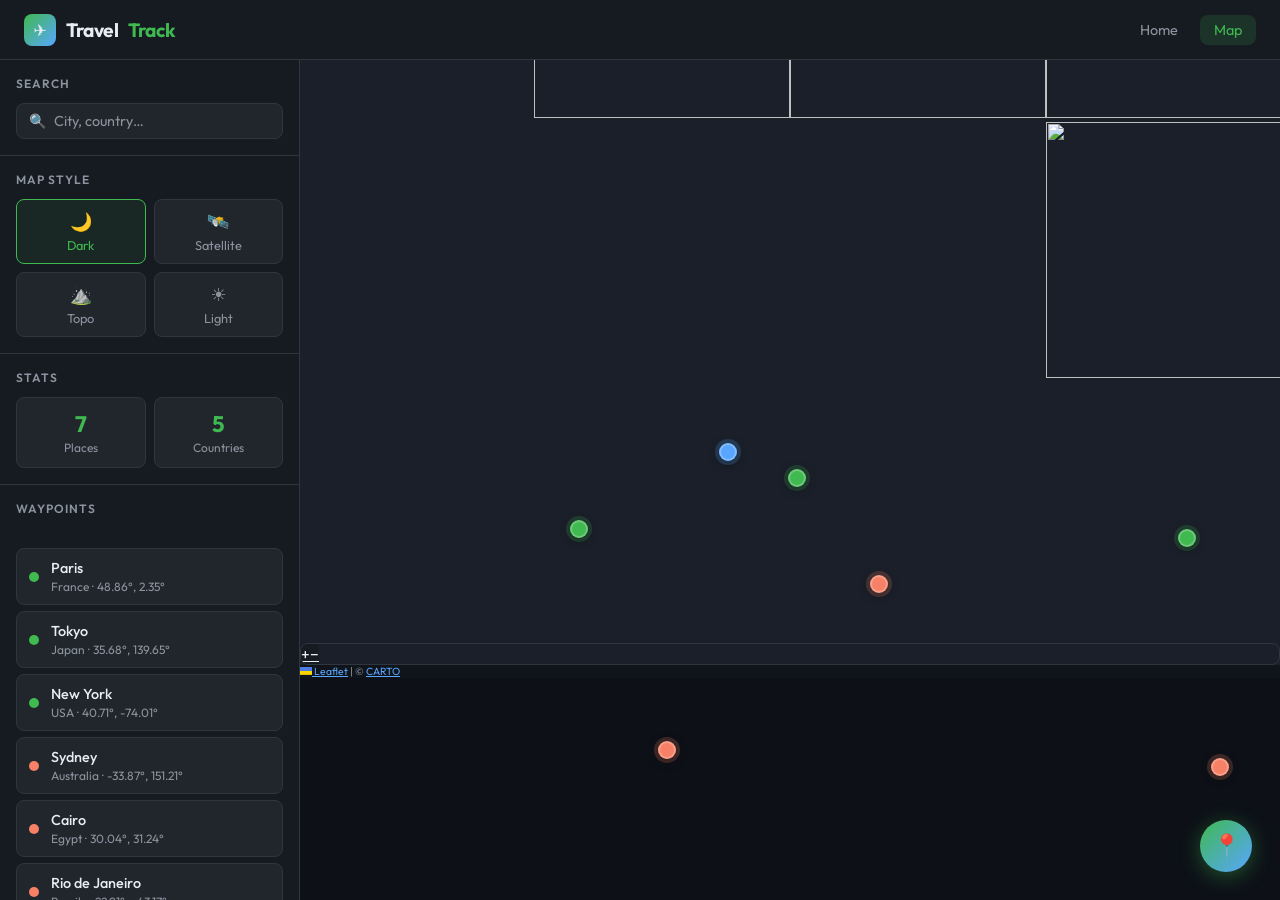
==== map.html @ fc852369 "feat: add Leaflet library and map page for interactive map functionality" ====
<!DOCTYPE html>
<html lang="en">
<head>
  <meta charset="UTF-8">
  <meta name="viewport" content="width=device-width, initial-scale=1.0">
  <title>TravelTrack — Map</title>
  <meta name="description" content="Interactive travel map powered by Leaflet.js — explore and track your journeys around the world.">

  <!-- Leaflet CSS (local) -->
  <link rel="stylesheet" href="../Front/leaflet.css">

  <!-- Google Fonts -->
  <link rel="preconnect" href="https://fonts.googleapis.com">
  <link href="https://fonts.googleapis.com/css2?family=Outfit:wght@300;400;500;600;700&display=swap" rel="stylesheet">

  <style>
    /* ─── Design Tokens ─────────────────────────────────── */
    :root {
      --bg:          #0d1117;
      --surface:     #161b22;
      --surface2:    #21262d;
      --border:      #30363d;
      --accent:      #3fb950;
      --accent2:     #58a6ff;
      --accent3:     #f78166;
      --text:        #e6edf3;
      --text-muted:  #8b949e;
      --radius:      12px;
      --shadow:      0 8px 32px rgba(0,0,0,.45);
    }

    *, *::before, *::after { box-sizing: border-box; margin: 0; padding: 0; }

    body {
      font-family: 'Outfit', system-ui, sans-serif;
      background: var(--bg);
      color: var(--text);
      height: 100dvh;
      display: flex;
      flex-direction: column;
      overflow: hidden;
    }

    /* ─── Header ────────────────────────────────────────── */
    header {
      display: flex;
      align-items: center;
      justify-content: space-between;
      padding: 0 24px;
      height: 60px;
      background: var(--surface);
      border-bottom: 1px solid var(--border);
      flex-shrink: 0;
      z-index: 1000;
    }

    .logo {
      display: flex;
      align-items: center;
      gap: 10px;
      font-size: 1.2rem;
      font-weight: 700;
      letter-spacing: -0.5px;
    }

    .logo-icon {
      width: 32px; height: 32px;
      background: linear-gradient(135deg, var(--accent), var(--accent2));
      border-radius: 8px;
      display: flex; align-items: center; justify-content: center;
      font-size: 16px;
    }

    .logo span { color: var(--accent); }

    nav { display: flex; gap: 8px; }

    nav a {
      text-decoration: none;
      color: var(--text-muted);
      font-size: 0.9rem;
      padding: 6px 14px;
      border-radius: 8px;
      transition: all .2s;
    }
    nav a:hover { background: var(--surface2); color: var(--text); }
    nav a.active { background: rgba(63,185,80,.15); color: var(--accent); }

    /* ─── Layout ────────────────────────────────────────── */
    .layout {
      display: flex;
      flex: 1;
      overflow: hidden;
    }

    /* ─── Sidebar ───────────────────────────────────────── */
    .sidebar {
      width: 300px;
      background: var(--surface);
      border-right: 1px solid var(--border);
      display: flex;
      flex-direction: column;
      flex-shrink: 0;
      overflow: hidden;
    }

    .sidebar-section {
      padding: 16px;
      border-bottom: 1px solid var(--border);
    }

    .sidebar-section h3 {
      font-size: 0.75rem;
      font-weight: 600;
      text-transform: uppercase;
      letter-spacing: 0.08em;
      color: var(--text-muted);
      margin-bottom: 12px;
    }

    /* Search */
    .search-box {
      display: flex;
      align-items: center;
      gap: 8px;
      background: var(--surface2);
      border: 1px solid var(--border);
      border-radius: 8px;
      padding: 8px 12px;
      transition: border-color .2s;
    }
    .search-box:focus-within { border-color: var(--accent2); }
    .search-box input {
      background: none; border: none; outline: none;
      color: var(--text); font-family: inherit; font-size: 0.9rem;
      flex: 1;
    }
    .search-box input::placeholder { color: var(--text-muted); }
    .search-icon { color: var(--text-muted); font-size: 14px; }

    /* Map style picker */
    .style-grid {
      display: grid; grid-template-columns: 1fr 1fr; gap: 8px;
    }
    .style-btn {
      background: var(--surface2);
      border: 1px solid var(--border);
      border-radius: 8px;
      padding: 10px 8px;
      cursor: pointer;
      color: var(--text-muted);
      font-family: inherit;
      font-size: 0.8rem;
      text-align: center;
      transition: all .2s;
    }
    .style-btn:hover { border-color: var(--accent2); color: var(--text); }
    .style-btn.active { border-color: var(--accent); color: var(--accent); background: rgba(63,185,80,.08); }
    .style-btn .style-icon { font-size: 18px; display: block; margin-bottom: 4px; }

    /* Waypoints list */
    .waypoints-list { display: flex; flex-direction: column; gap: 6px; overflow-y: auto; padding: 16px; flex: 1; }

    .waypoint-card {
      background: var(--surface2);
      border: 1px solid var(--border);
      border-radius: 8px;
      padding: 10px 12px;
      display: flex;
      align-items: center;
      gap: 12px;
      cursor: pointer;
      transition: all .2s;
    }
    .waypoint-card:hover { border-color: var(--accent2); transform: translateX(2px); }

    .waypoint-dot {
      width: 10px; height: 10px; border-radius: 50%; flex-shrink: 0;
    }

    .waypoint-info { flex: 1; min-width: 0; }
    .waypoint-name { font-size: 0.9rem; font-weight: 500; white-space: nowrap; overflow: hidden; text-overflow: ellipsis; }
    .waypoint-coords { font-size: 0.75rem; color: var(--text-muted); margin-top: 2px; }

    /* Stats */
    .stats-grid { display: grid; grid-template-columns: 1fr 1fr; gap: 8px; }
    .stat-card {
      background: var(--surface2);
      border: 1px solid var(--border);
      border-radius: 8px;
      padding: 12px;
      text-align: center;
    }
    .stat-value { font-size: 1.4rem; font-weight: 700; color: var(--accent); }
    .stat-label { font-size: 0.75rem; color: var(--text-muted); margin-top: 2px; }

    /* ─── Map container ─────────────────────────────────── */
    #map {
      flex: 1;
      background: #1a1f29;
    }

    /* ─── Smooth zoom ───────────────────────────────────── */
    .leaflet-zoom-animated { will-change: transform; }
    .leaflet-tile-container { will-change: transform; }
    .leaflet-zoom-anim .leaflet-zoom-animated {
      transition: transform 0.25s cubic-bezier(0,0,0.25,1) !important;
    }

    /* ─── Leaflet overrides ─────────────────────────────── */
    .leaflet-container { font-family: 'Outfit', sans-serif; }

    .leaflet-popup-content-wrapper {
      background: var(--surface);
      border: 1px solid var(--border);
      border-radius: var(--radius);
      box-shadow: var(--shadow);
      color: var(--text);
    }
    .leaflet-popup-tip { background: var(--surface); }
    .leaflet-popup-content { margin: 14px 18px; }

    .popup-title { font-size: 1rem; font-weight: 600; margin-bottom: 4px; }
    .popup-sub { font-size: 0.8rem; color: var(--text-muted); }
    .popup-tag {
      display: inline-block;
      margin-top: 8px;
      padding: 3px 10px;
      border-radius: 20px;
      font-size: 0.75rem;
      font-weight: 600;
    }

    .leaflet-control-zoom {
      border: 1px solid var(--border) !important;
      border-radius: 8px !important;
      overflow: hidden;
    }
    .leaflet-control-zoom a {
      background: var(--surface) !important;
      color: var(--text) !important;
      border-bottom: 1px solid var(--border) !important;
    }
    .leaflet-control-zoom a:hover { background: var(--surface2) !important; }

    .leaflet-control-attribution {
      background: rgba(13,17,23,.75) !important;
      color: var(--text-muted) !important;
      font-size: 0.65rem !important;
    }
    .leaflet-control-attribution a { color: var(--accent2) !important; }

    /* ─── Floating action button ────────────────────────── */
    .fab {
      position: absolute;
      bottom: 28px; right: 28px;
      z-index: 999;
      background: linear-gradient(135deg, var(--accent), var(--accent2));
      border: none; border-radius: 50%;
      width: 52px; height: 52px;
      font-size: 22px;
      cursor: pointer; color: #fff;
      box-shadow: 0 4px 20px rgba(63,185,80,.4);
      transition: transform .2s, box-shadow .2s;
      display: flex; align-items: center; justify-content: center;
    }
    .fab:hover { transform: scale(1.08); box-shadow: 0 6px 28px rgba(63,185,80,.6); }

    /* ─── Toast ─────────────────────────────────────────── */
    .toast {
      position: fixed; bottom: 90px; right: 28px; z-index: 2000;
      background: var(--surface);
      border: 1px solid var(--border);
      border-left: 3px solid var(--accent);
      border-radius: 10px;
      padding: 12px 18px;
      font-size: 0.88rem;
      box-shadow: var(--shadow);
      transform: translateY(20px); opacity: 0;
      transition: all .3s cubic-bezier(.34,1.56,.64,1);
      pointer-events: none;
    }
    .toast.show { transform: translateY(0); opacity: 1; }

    /* ─── Responsive ────────────────────────────────────── */
    @media (max-width: 700px) {
      .sidebar { width: 100%; height: 240px; border-right: none; border-bottom: 1px solid var(--border); }
      .layout { flex-direction: column; }
    }
  </style>
</head>
<body>

<!-- ── Header ──────────────────────────────────────────── -->
<header>
  <div class="logo">
    <div class="logo-icon">✈️</div>
    Travel<span>Track</span>
  </div>
  <nav>
    <a href="../index.html">Home</a>
    <a href="#" class="active">Map</a>
  </nav>
</header>

<!-- ── Layout ──────────────────────────────────────────── -->
<div class="layout">

  <!-- Sidebar -->
  <aside class="sidebar">

    <!-- Search -->
    <div class="sidebar-section">
      <h3>Search</h3>
      <div class="search-box">
        <span class="search-icon">🔍</span>
        <input type="text" id="searchInput" placeholder="City, country…">
      </div>
    </div>

    <!-- Map Style -->
    <div class="sidebar-section">
      <h3>Map Style</h3>
      <div class="style-grid">
        <button class="style-btn active" id="btn-standard" onclick="setStyle('standard')">
          <span class="style-icon">🌙</span>Dark
        </button>
        <button class="style-btn" id="btn-satellite" onclick="setStyle('satellite')">
          <span class="style-icon">🛰️</span>Satellite
        </button>
        <button class="style-btn" id="btn-topo" onclick="setStyle('topo')">
          <span class="style-icon">⛰️</span>Topo
        </button>
        <button class="style-btn" id="btn-light" onclick="setStyle('light')">
          <span class="style-icon">☀️</span>Light
        </button>
      </div>
    </div>

    <!-- Stats -->
    <div class="sidebar-section">
      <h3>Stats</h3>
      <div class="stats-grid">
        <div class="stat-card">
          <div class="stat-value" id="stat-places">7</div>
          <div class="stat-label">Places</div>
        </div>
        <div class="stat-card">
          <div class="stat-value" id="stat-countries">5</div>
          <div class="stat-label">Countries</div>
        </div>
      </div>
    </div>

    <!-- Waypoints -->
    <div class="sidebar-section" style="border-bottom:none;padding-bottom:4px">
      <h3>Waypoints</h3>
    </div>
    <div class="waypoints-list" id="waypointsList"></div>

  </aside>

  <!-- Map -->
  <div style="position:relative;flex:1;">
    <div id="map"></div>
    <button class="fab" id="locateBtn" title="Go to my location">📍</button>
  </div>

</div>

<!-- Toast -->
<div class="toast" id="toast"></div>

<!-- Leaflet JS (local) -->
<script src="../Front/leaflet.js"></script>

<script>
/* ─── Tile layers ────────────────────────────────────── */
/* Fix default marker image paths for local install */
L.Icon.Default.prototype.options.iconUrl      = '../Front/images/marker-icon.png';
L.Icon.Default.prototype.options.iconRetinaUrl = '../Front/images/marker-icon-2x.png';
L.Icon.Default.prototype.options.shadowUrl    = '../Front/images/marker-shadow.png';
delete L.Icon.Default.prototype._getIconUrl;

const tileOpts = { keepBuffer: 6, updateWhenZooming: false };

const tiles = {
  standard: L.tileLayer('https://{s}.basemaps.cartocdn.com/dark_all/{z}/{x}/{y}{r}.png', {
    attribution: '&copy; <a href="https://carto.com/">CARTO</a>',
    subdomains: 'abcd', maxZoom: 19, ...tileOpts
  }),
  satellite: L.tileLayer('https://server.arcgisonline.com/ArcGIS/rest/services/World_Imagery/MapServer/tile/{z}/{y}/{x}', {
    attribution: '&copy; Esri', ...tileOpts
  }),
  topo: L.tileLayer('https://{s}.tile.opentopomap.org/{z}/{x}/{y}.png', {
    attribution: '&copy; <a href="https://opentopomap.org">OpenTopoMap</a>',
    subdomains: 'abc', maxZoom: 17, ...tileOpts
  }),
  light: L.tileLayer('https://{s}.basemaps.cartocdn.com/light_all/{z}/{x}/{y}{r}.png', {
    attribution: '&copy; <a href="https://carto.com/">CARTO</a>',
    subdomains: 'abcd', maxZoom: 19, ...tileOpts
  })
};

/* ─── Map init ───────────────────────────────────────── */
const map = L.map('map', {
  center: [20, 0],
  zoom: 2,
  layers: [tiles.standard],
  zoomControl: true,
  zoomAnimation: true,
  zoomAnimationThreshold: 4,
  fadeAnimation: true,
  markerZoomAnimation: true,
  zoomSnap: 1,
  zoomDelta: 1,
  wheelPxPerZoomLevel: 120,
  preferCanvas: true
});

let currentTile = 'standard';

/* ─── Waypoints data ─────────────────────────────────── */
const waypoints = [
  { name: 'Paris',       country: 'France',      lat: 48.8566,   lng:   2.3522,  type: 'visited',  color: '#3fb950', tag: '✅ Visited'    },
  { name: 'Tokyo',       country: 'Japan',        lat: 35.6762,   lng: 139.6503,  type: 'visited',  color: '#3fb950', tag: '✅ Visited'    },
  { name: 'New York',    country: 'USA',          lat: 40.7128,   lng: -74.006,   type: 'visited',  color: '#3fb950', tag: '✅ Visited'    },
  { name: 'Sydney',      country: 'Australia',    lat: -33.8688,  lng: 151.2093,  type: 'wishlist', color: '#f78166', tag: '🎯 Wishlist'   },
  { name: 'Cairo',       country: 'Egypt',        lat: 30.0444,   lng:  31.2357,  type: 'wishlist', color: '#f78166', tag: '🎯 Wishlist'   },
  { name: 'Rio de Janeiro', country: 'Brazil',   lat: -22.9068,  lng: -43.1729,  type: 'wishlist', color: '#f78166', tag: '🎯 Wishlist'   },
  { name: 'Reykjavik',   country: 'Iceland',      lat: 64.1355,   lng: -21.8954,  type: 'current',  color: '#58a6ff', tag: '📍 Current'    },
];

/* ─── Custom marker ──────────────────────────────────── */
function makeIcon(color) {
  return L.divIcon({
    className: '',
    html: `<div style="
      width:18px; height:18px; border-radius:50%;
      background:${color};
      border:2px solid rgba(255,255,255,.25);
      box-shadow: 0 0 0 4px ${color}33, 0 2px 10px rgba(0,0,0,.5);
    "></div>`,
    iconSize: [18, 18],
    iconAnchor: [9, 9]
  });
}

/* ─── Add markers + sidebar cards ───────────────────── */
const waypointsList = document.getElementById('waypointsList');

waypoints.forEach((wp, idx) => {
  const marker = L.marker([wp.lat, wp.lng], { icon: makeIcon(wp.color) }).addTo(map);

  marker.bindPopup(`
    <div class="popup-title">${wp.name}</div>
    <div class="popup-sub">📍 ${wp.country}</div>
    <div class="popup-sub" style="margin-top:4px">
      ${wp.lat.toFixed(4)}°, ${wp.lng.toFixed(4)}°
    </div>
    <span class="popup-tag" style="background:${wp.color}22;color:${wp.color}">${wp.tag}</span>
  `);

  // Sidebar card
  const card = document.createElement('div');
  card.className = 'waypoint-card';
  card.innerHTML = `
    <div class="waypoint-dot" style="background:${wp.color}"></div>
    <div class="waypoint-info">
      <div class="waypoint-name">${wp.name}</div>
      <div class="waypoint-coords">${wp.country} · ${wp.lat.toFixed(2)}°, ${wp.lng.toFixed(2)}°</div>
    </div>
  `;
  card.addEventListener('click', () => {
    map.flyTo([wp.lat, wp.lng], 6, { duration: 1.2 });
    setTimeout(() => marker.openPopup(), 1300);
  });
  waypointsList.appendChild(card);
});

/* ─── Map style switcher ─────────────────────────────── */
function setStyle(name) {
  if (name === currentTile) return;
  map.removeLayer(tiles[currentTile]);
  map.addLayer(tiles[name]);
  tiles[name].bringToBack();
  currentTile = name;

  document.querySelectorAll('.style-btn').forEach(b => b.classList.remove('active'));
  document.getElementById('btn-' + name).classList.add('active');
  showToast(`Map style: ${name.charAt(0).toUpperCase() + name.slice(1)}`);
}

/* ─── Geolocation ────────────────────────────────────── */
document.getElementById('locateBtn').addEventListener('click', () => {
  if (!navigator.geolocation) { showToast('Geolocation not supported'); return; }
  showToast('Locating you…');
  navigator.geolocation.getCurrentPosition(pos => {
    const { latitude: lat, longitude: lng } = pos.coords;
    map.flyTo([lat, lng], 10, { duration: 1.5 });
    L.circleMarker([lat, lng], {
      radius: 8, color: '#58a6ff', fillColor: '#58a6ff',
      fillOpacity: 0.8, weight: 2
    }).addTo(map).bindPopup('📍 You are here').openPopup();
    showToast('Found your location!');
  }, () => showToast('Could not get location'));
});

/* ─── Simple search ──────────────────────────────────── */
document.getElementById('searchInput').addEventListener('input', function () {
  const q = this.value.toLowerCase().trim();
  if (!q) return;
  const match = waypoints.find(wp => wp.name.toLowerCase().includes(q) || wp.country.toLowerCase().includes(q));
  if (match) {
    map.flyTo([match.lat, match.lng], 6, { duration: 1.2 });
    showToast(`Flying to ${match.name}`);
  }
});

/* ─── Toast helper ───────────────────────────────────── */
function showToast(msg) {
  const t = document.getElementById('toast');
  t.textContent = msg;
  t.classList.add('show');
  clearTimeout(t._timer);
  t._timer = setTimeout(() => t.classList.remove('show'), 2500);
}
</script>
</body>
</html>
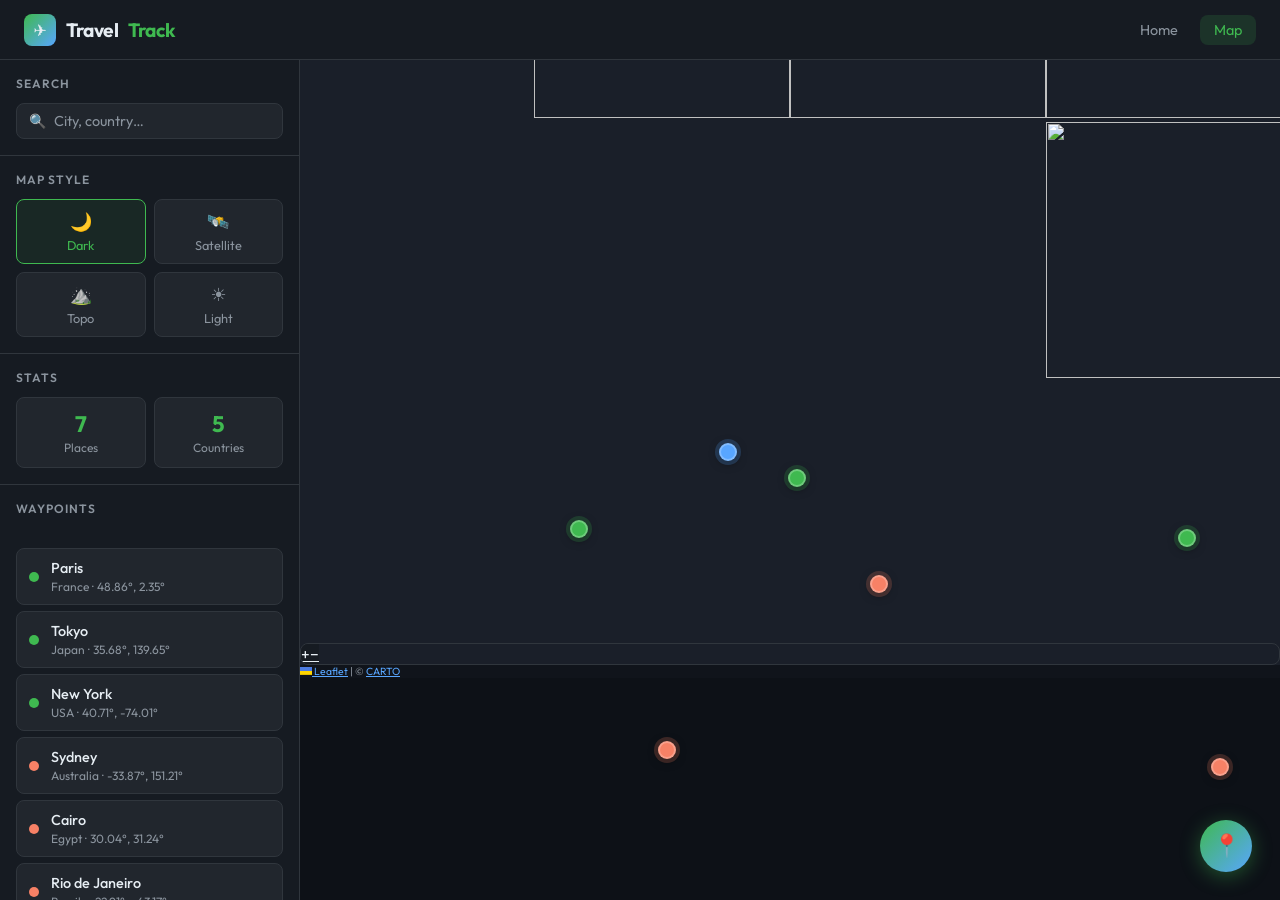
==== commit 55b38ea8: "feat:added geolocalisation feature" ====
--- a/map.html
+++ b/map.html
@@ -7,7 +7,7 @@
   <meta name="description" content="Interactive travel map powered by Leaflet.js — explore and track your journeys around the world.">
 
   <!-- Leaflet CSS (local) -->
-  <link rel="stylesheet" href="../Front/leaflet.css">
+  <link rel="stylesheet" href="Front/leaflet.css">
 
   <!-- Google Fonts -->
   <link rel="preconnect" href="https://fonts.googleapis.com">
@@ -265,6 +265,97 @@
       display: flex; align-items: center; justify-content: center;
     }
     .fab:hover { transform: scale(1.08); box-shadow: 0 6px 28px rgba(63,185,80,.6); }
+    .fab.tracking { background: linear-gradient(135deg, var(--accent2), #a371f7); }
+
+    /* ─── Geo Panel ──────────────────────────────────────── */
+    .geo-panel {
+      position: absolute;
+      bottom: 90px; right: 28px;
+      z-index: 998;
+      width: 284px;
+      background: rgba(13, 17, 23, 0.94);
+      backdrop-filter: blur(20px);
+      -webkit-backdrop-filter: blur(20px);
+      border: 1px solid var(--border);
+      border-radius: 16px;
+      padding: 18px;
+      box-shadow: 0 16px 48px rgba(0,0,0,.65);
+      opacity: 0;
+      transform: translateY(14px) scale(0.96);
+      pointer-events: none;
+      transition: opacity .28s ease, transform .28s cubic-bezier(.34,1.4,.64,1);
+    }
+    .geo-panel.show {
+      opacity: 1;
+      transform: translateY(0) scale(1);
+      pointer-events: all;
+    }
+    /* header */
+    .geo-header {
+      display: flex; align-items: center;
+      justify-content: space-between;
+      margin-bottom: 14px;
+    }
+    .geo-title {
+      font-size: 0.78rem; font-weight: 700;
+      text-transform: uppercase; letter-spacing: 0.08em;
+      color: var(--accent2);
+    }
+    .geo-live {
+      display: flex; align-items: center; gap: 6px;
+      font-size: 0.74rem; color: var(--text-muted);
+    }
+    .geo-led {
+      width: 7px; height: 7px; border-radius: 50%;
+      background: var(--border);
+      transition: background .4s;
+    }
+    .geo-led.on  { background: var(--accent); box-shadow: 0 0 7px var(--accent); animation: blink 1.6s ease-in-out infinite; }
+    .geo-led.err { background: var(--accent3); }
+    @keyframes blink { 0%,100%{opacity:1} 50%{opacity:.35} }
+    .geo-close-btn {
+      background: none; border: none;
+      color: var(--text-muted); cursor: pointer;
+      font-size: 15px; line-height: 1; padding: 2px 4px;
+      border-radius: 4px; transition: color .2s, background .2s;
+    }
+    .geo-close-btn:hover { color: var(--text); background: var(--surface2); }
+    /* grid */
+    .geo-grid {
+      display: grid;
+      grid-template-columns: 1fr 1fr;
+      gap: 7px;
+    }
+    .geo-cell {
+      background: var(--surface2);
+      border: 1px solid var(--border);
+      border-radius: 10px;
+      padding: 9px 12px;
+    }
+    .geo-cell.full { grid-column: 1 / -1; }
+    .geo-lbl {
+      font-size: 0.65rem; text-transform: uppercase;
+      letter-spacing: 0.07em; color: var(--text-muted);
+      margin-bottom: 3px;
+    }
+    .geo-val {
+      font-size: 0.92rem; font-weight: 600;
+      color: var(--text);
+      font-variant-numeric: tabular-nums;
+    }
+    .geo-val.hi  { color: var(--accent2); }
+    .geo-val.dim { color: var(--text-muted); font-size: 0.8rem; font-weight: 400; }
+    /* accuracy quality bar */
+    .geo-qbar {
+      margin-top: 5px; height: 3px;
+      background: var(--border); border-radius: 2px; overflow: hidden;
+    }
+    .geo-qfill {
+      height: 100%;
+      background: linear-gradient(90deg, var(--accent3), var(--accent), var(--accent2));
+      border-radius: 2px;
+      transition: width .6s ease;
+    }
 
     /* ─── Toast ─────────────────────────────────────────── */
     .toast {
@@ -363,7 +454,60 @@
   <!-- Map -->
   <div style="position:relative;flex:1;">
     <div id="map"></div>
-    <button class="fab" id="locateBtn" title="Go to my location">📍</button>
+
+    <!-- ── Geo detail panel ──────────────────────────── -->
+    <div class="geo-panel" id="geoPanel" role="complementary" aria-label="Geolocation details">
+      <div class="geo-header">
+        <span class="geo-title">📡 My Location</span>
+        <div class="geo-live">
+          <div class="geo-led" id="geoLed"></div>
+          <span id="geoStatus">Off</span>
+        </div>
+        <button class="geo-close-btn" id="geoCloseBtn" title="Close">✕</button>
+      </div>
+
+      <div class="geo-grid">
+        <div class="geo-cell">
+          <div class="geo-lbl">Latitude</div>
+          <div class="geo-val hi" id="geoLat">—</div>
+        </div>
+        <div class="geo-cell">
+          <div class="geo-lbl">Longitude</div>
+          <div class="geo-val hi" id="geoLng">—</div>
+        </div>
+
+        <div class="geo-cell full">
+          <div class="geo-lbl">Accuracy</div>
+          <div class="geo-val" id="geoAcc">—</div>
+          <div class="geo-qbar"><div class="geo-qfill" id="geoQfill" style="width:0"></div></div>
+        </div>
+
+        <div class="geo-cell">
+          <div class="geo-lbl">Altitude</div>
+          <div class="geo-val" id="geoAlt">—</div>
+        </div>
+        <div class="geo-cell">
+          <div class="geo-lbl">Alt. Accuracy</div>
+          <div class="geo-val" id="geoAltAcc">—</div>
+        </div>
+
+        <div class="geo-cell">
+          <div class="geo-lbl">Speed</div>
+          <div class="geo-val" id="geoSpeed">—</div>
+        </div>
+        <div class="geo-cell">
+          <div class="geo-lbl">Heading</div>
+          <div class="geo-val" id="geoHeading">—</div>
+        </div>
+
+        <div class="geo-cell full">
+          <div class="geo-lbl">Last fix</div>
+          <div class="geo-val" id="geoTime" style="font-size:.82rem">—</div>
+        </div>
+      </div>
+    </div>
+
+    <button class="fab" id="locateBtn" title="Toggle live geolocation">📍</button>
   </div>
 
 </div>
@@ -372,14 +516,14 @@
 <div class="toast" id="toast"></div>
 
 <!-- Leaflet JS (local) -->
-<script src="../Front/leaflet.js"></script>
+<script src="Front/leaflet.js"></script>
 
 <script>
 /* ─── Tile layers ────────────────────────────────────── */
 /* Fix default marker image paths for local install */
-L.Icon.Default.prototype.options.iconUrl      = '../Front/images/marker-icon.png';
-L.Icon.Default.prototype.options.iconRetinaUrl = '../Front/images/marker-icon-2x.png';
-L.Icon.Default.prototype.options.shadowUrl    = '../Front/images/marker-shadow.png';
+L.Icon.Default.prototype.options.iconUrl       = 'Front/images/marker-icon.png';
+L.Icon.Default.prototype.options.iconRetinaUrl = 'Front/images/marker-icon-2x.png';
+L.Icon.Default.prototype.options.shadowUrl     = 'Front/images/marker-shadow.png';
 delete L.Icon.Default.prototype._getIconUrl;
 
 const tileOpts = { keepBuffer: 6, updateWhenZooming: false };
@@ -492,19 +636,150 @@
 }
 
 /* ─── Geolocation ────────────────────────────────────── */
-document.getElementById('locateBtn').addEventListener('click', () => {
-  if (!navigator.geolocation) { showToast('Geolocation not supported'); return; }
-  showToast('Locating you…');
-  navigator.geolocation.getCurrentPosition(pos => {
-    const { latitude: lat, longitude: lng } = pos.coords;
-    map.flyTo([lat, lng], 10, { duration: 1.5 });
-    L.circleMarker([lat, lng], {
-      radius: 8, color: '#58a6ff', fillColor: '#58a6ff',
-      fillOpacity: 0.8, weight: 2
-    }).addTo(map).bindPopup('📍 You are here').openPopup();
-    showToast('Found your location!');
-  }, () => showToast('Could not get location'));
-});
+(function () {
+  let watchId    = null;   // watchPosition ID
+  let meMarker   = null;   // blue dot marker
+  let meCircle   = null;   // accuracy ring
+  let isOpen     = false;
+
+  const btn       = document.getElementById('locateBtn');
+  const panel     = document.getElementById('geoPanel');
+  const led       = document.getElementById('geoLed');
+  const statusTxt = document.getElementById('geoStatus');
+
+  /* Cardinal direction from heading degrees */
+  function toCard(deg) {
+    if (deg == null) return '';
+    return ['N','NE','E','SE','S','SW','W','NW'][Math.round(deg / 45) % 8];
+  }
+
+  /* Render a value or a dimmed dash */
+  function val(id, text, dim) {
+    const el = document.getElementById(id);
+    el.textContent = text ?? '—';
+    el.className   = 'geo-val' + (text == null ? ' dim' : dim ? ' dim' : '');
+  }
+
+  /* Update every field in the panel */
+  function paint(pos) {
+    const c   = pos.coords;
+    const lat = c.latitude,  lng = c.longitude;
+    const acc = c.accuracy;                        // metres
+    const alt = c.altitude;                        // m | null
+    const aac = c.altitudeAccuracy;               // m | null
+    const spd = c.speed;                           // m/s | null
+    const hdg = c.heading;                         // ° | null
+    const ts  = new Date(pos.timestamp);
+
+    /* Coordinates */
+    val('geoLat',  lat.toFixed(6) + '°');
+    val('geoLng',  lng.toFixed(6) + '°');
+
+    /* Accuracy + quality bar */
+    val('geoAcc', acc < 1000 ? Math.round(acc) + ' m' : (acc / 1000).toFixed(1) + ' km');
+    /* bar: 100 % = 5 m, 0 % = 1000 m — logarithmic feel */
+    const q = Math.max(0, Math.min(100, 100 * (1 - Math.log10(Math.max(1, acc)) / 3)));
+    document.getElementById('geoQfill').style.width = q.toFixed(1) + '%';
+
+    /* Altitude */
+    val('geoAlt',    alt != null ? Math.round(alt) + ' m'     : null);
+    val('geoAltAcc', aac != null ? '± ' + Math.round(aac) + ' m' : null);
+
+    /* Speed & heading */
+    val('geoSpeed',   spd != null ? (spd * 3.6).toFixed(1) + ' km/h' : null);
+    val('geoHeading', hdg != null ? Math.round(hdg) + '° ' + toCard(hdg) : null);
+
+    /* Timestamp */
+    document.getElementById('geoTime').textContent =
+      ts.toLocaleTimeString([], { hour: '2-digit', minute: '2-digit', second: '2-digit' });
+
+    /* LED → live */
+    led.className   = 'geo-led on';
+    statusTxt.textContent = 'Live';
+
+    /* ── Map layer: blue dot + accuracy ring ── */
+    if (meMarker) map.removeLayer(meMarker);
+    if (meCircle) map.removeLayer(meCircle);
+
+    if (acc < 10000) {
+      meCircle = L.circle([lat, lng], {
+        radius: acc,
+        color: '#58a6ff', fillColor: '#58a6ff',
+        fillOpacity: 0.08, weight: 1, interactive: false
+      }).addTo(map);
+    }
+
+    const dot = L.divIcon({
+      className: '',
+      html: `<div style="
+        width:18px;height:18px;border-radius:50%;
+        background:#58a6ff;
+        border:3px solid #fff;
+        box-shadow:0 0 0 5px rgba(88,166,255,.28),0 2px 10px rgba(0,0,0,.5);
+      "></div>`,
+      iconSize: [18, 18], iconAnchor: [9, 9]
+    });
+
+    meMarker = L.marker([lat, lng], { icon: dot }).addTo(map).bindPopup(
+      `<div class="popup-title">📍 You are here</div>
+       <div class="popup-sub">${lat.toFixed(5)}°, ${lng.toFixed(5)}°</div>
+       <div class="popup-sub" style="margin-top:4px">
+         Accuracy: ${Math.round(acc)} m
+         ${alt  != null ? ' · Alt: '   + Math.round(alt)  + ' m'        : ''}
+         ${spd  != null ? ' · '        + (spd*3.6).toFixed(1) + ' km/h' : ''}
+         ${hdg  != null ? ' · '        + Math.round(hdg) + '° ' + toCard(hdg) : ''}
+       </div>`
+    );
+  }
+
+  function onError() {
+    led.className = 'geo-led err';
+    statusTxt.textContent = 'Error';
+    showToast('Could not get location');
+  }
+
+  function openPanel() {
+    isOpen = true;
+    panel.classList.add('show');
+    btn.classList.add('tracking');
+    btn.textContent = '🧭';
+    btn.title = 'Stop tracking';
+    led.className = 'geo-led';
+    statusTxt.textContent = 'Locating…';
+    showToast('Locating you…');
+
+    /* First fix → fly to position */
+    navigator.geolocation.getCurrentPosition(pos => {
+      map.flyTo([pos.coords.latitude, pos.coords.longitude], 14, { duration: 1.5 });
+      paint(pos);
+      showToast('Location found!');
+
+      /* Continuous updates */
+      watchId = navigator.geolocation.watchPosition(paint, onError, {
+        enableHighAccuracy: true,
+        maximumAge: 5000
+      });
+    }, onError, { enableHighAccuracy: true, timeout: 12000 });
+  }
+
+  function closePanel() {
+    isOpen = false;
+    panel.classList.remove('show');
+    btn.classList.remove('tracking');
+    btn.textContent = '📍';
+    btn.title = 'Toggle live geolocation';
+    led.className = 'geo-led';
+    statusTxt.textContent = 'Off';
+    if (watchId != null) { navigator.geolocation.clearWatch(watchId); watchId = null; }
+  }
+
+  btn.addEventListener('click', () => {
+    if (!navigator.geolocation) { showToast('Geolocation not supported'); return; }
+    isOpen ? closePanel() : openPanel();
+  });
+
+  document.getElementById('geoCloseBtn').addEventListener('click', closePanel);
+})();
 
 /* ─── Simple search ──────────────────────────────────── */
 document.getElementById('searchInput').addEventListener('input', function () {
